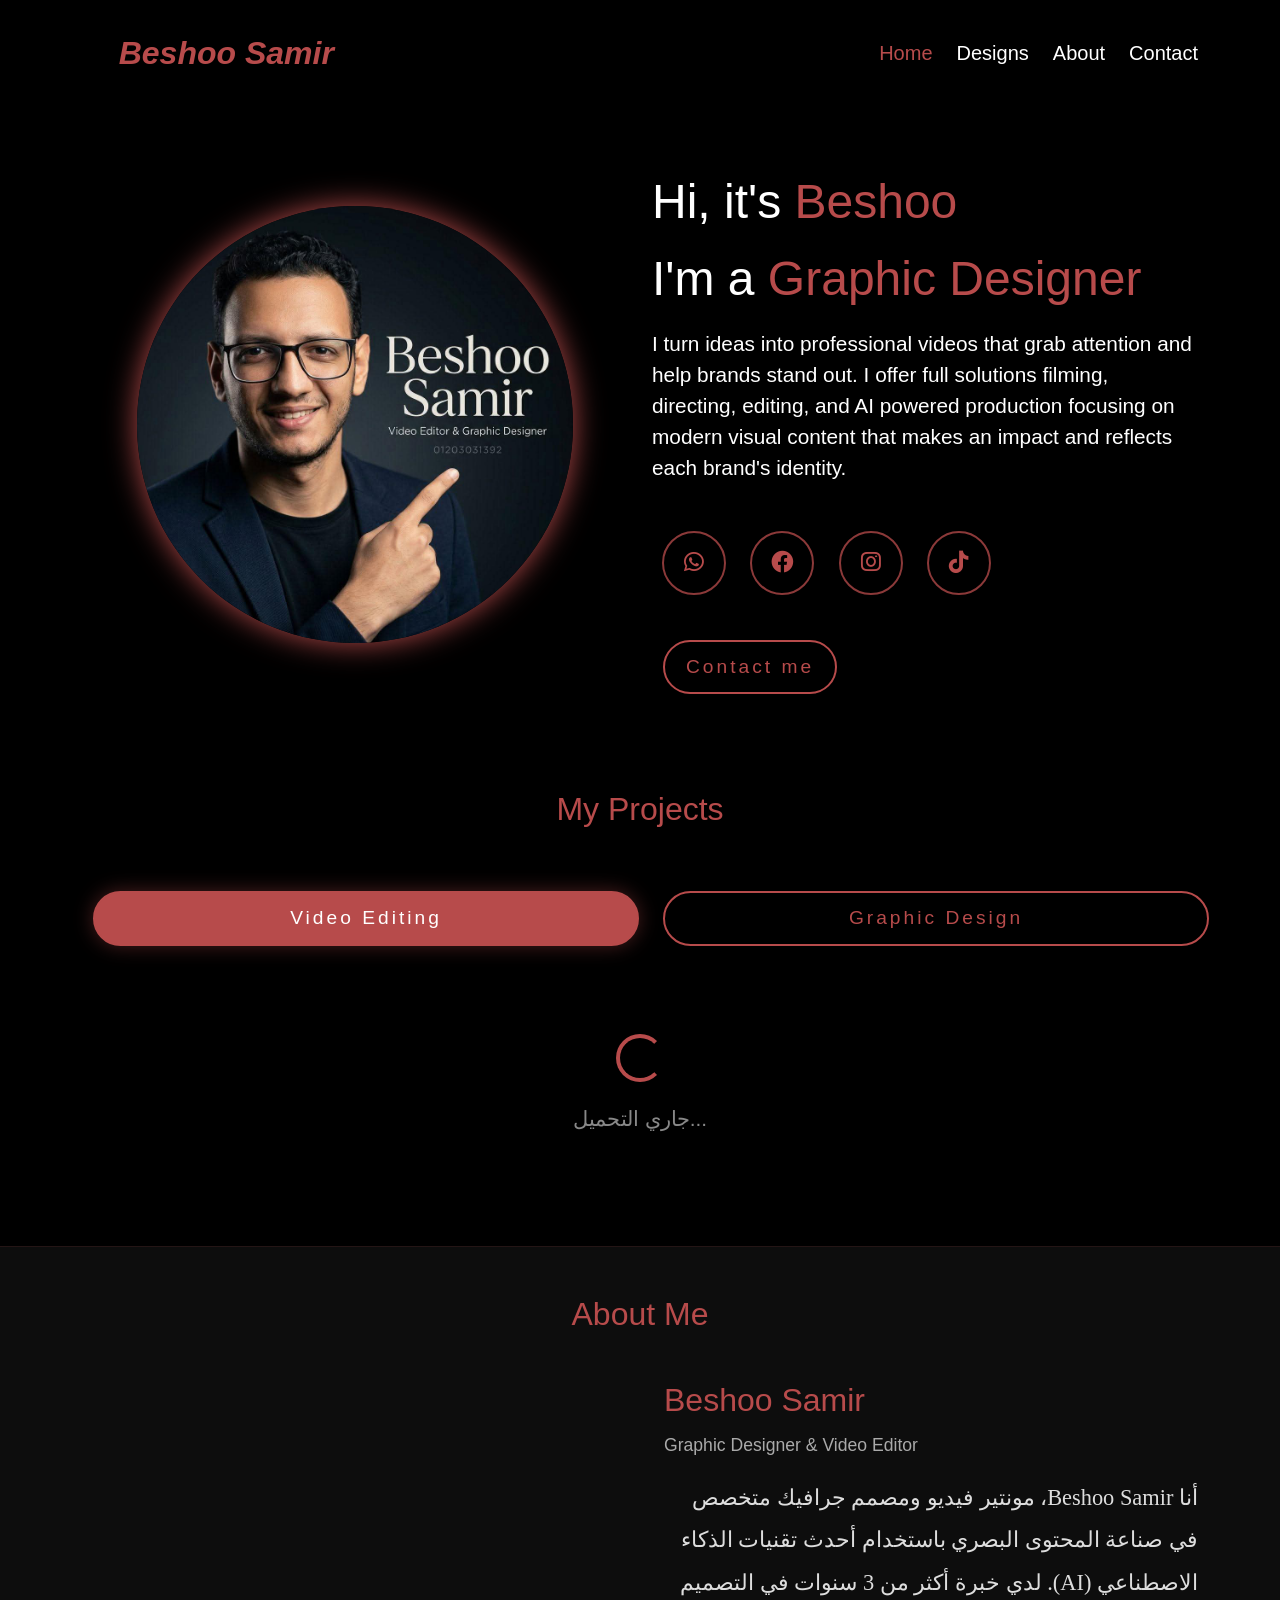
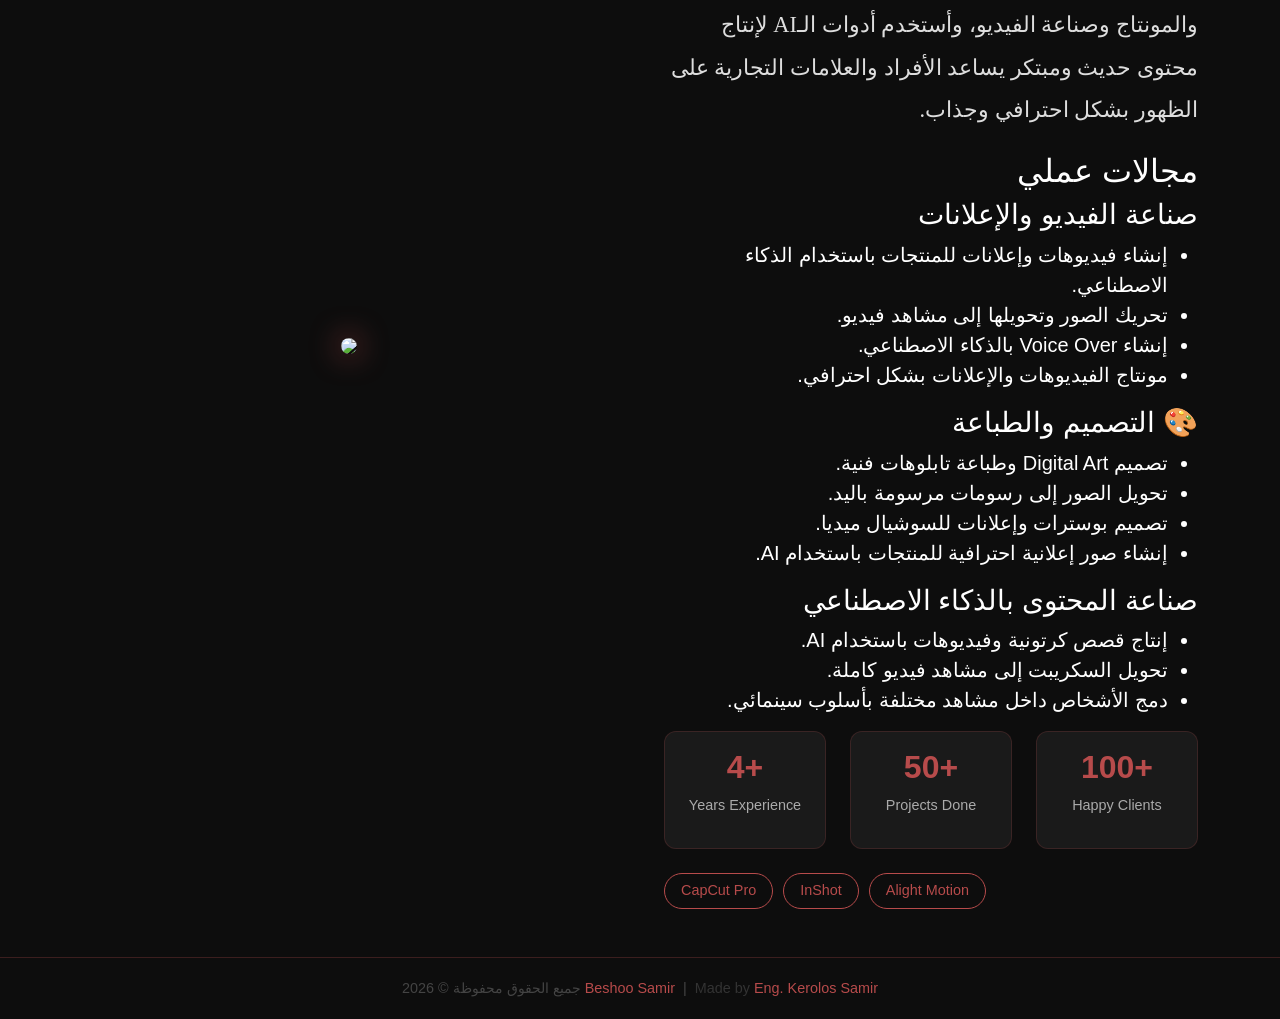
==== index.html @ 05e2b266 "Update and rename index1.html to index.html" ====
<!DOCTYPE html>
<html lang="en">

<head>
    <meta charset="UTF-8">
    <meta name="viewport" content="width=device-width, initial-scale=1.0">
    <title>Portfolio website</title>
    <script src="javaScript/bootstrap.bundle.js"></script>
    <link rel="stylesheet" href="css/bootstrap.css">
    <link rel="stylesheet" href="css/all.css">
    <link rel="stylesheet" href="css/style.css">
    <link rel="shortcut icon" href="image/icon1.png" type="image/x-icon">
    <link rel="preconnect" href="https://fonts.googleapis.com">
    <link rel="preconnect" href="https://fonts.gstatic.com" crossorigin>
    <link href="https://fonts.googleapis.com/css2?family=Coming+Soon&family=Reem+Kufi+Fun:wght@400..700&display=swap" rel="stylesheet">

    
</head>

<body>
    <main class="container-fluid g-0">
        <!-- navbar section -->
        <div class="first">
            <header class="pt-3">
                <nav class="navbar navbar-expand-md navbar-dark col-lg-10 mx-auto mb-3">
                    <div class="container-fluid">
                        <a class="navbar-brand focus_color fs-2 fw-bold fst-italic brand_logo" href="#">Beshoo Samir</a>
                        <button class="navbar-toggler" type="button" data-bs-toggle="collapse"
                            data-bs-target="#navbarNav" aria-controls="navbarNav" aria-expanded="false"
                            aria-label="Toggle navigation">
                            <span class="navbar-toggler-icon"></span>
                        </button>
                        <div class="collapse navbar-collapse offset-md-4 offset-lg-5 offset-xl-6" id="navbarNav">
                            <ul class="navbar-nav">
                                <li class="nav-item">
                                    <a class="nav-link focus_color active fs-5 navbar-item text-center me-2" aria-current="page" href="#home-page">Home</a>
                                </li>
                                <li class="nav-item">
                                    <a class="nav-link active fs-5 navbar-item text-center me-2" href="#Designs">Designs</a>
                                </li>
                                <li class="nav-item">
                                    <a class="nav-link active fs-5 navbar-item text-center me-2" href="#about">About</a>
                                </li>
                                <li class="nav-item">
                                    <a class="nav-link active fs-5 navbar-item text-center me-2" href="#home-page">Contact</a>
                                </li>
                            </ul>
                        </div>
                    </div>
                </nav>
            </header>
        </div>

        <!-- image and details section -->
        <section class="py-5" id="home-page">
            <div class="container">
                <div class="row align-items-center">
                    <div class="col-lg-6 text-center fade-up delay-1">
                        <img src="image/profile_image.jpeg" class="img-fluid rounded-circle"
                            style="width:80%; height:70%; box-shadow: 0px 0px 30px #b74b4b;">
                    </div>
                    <div class="col-lg-6 home-content fade-up delay-2">
                        <h1>Hi, it's <span>Beshoo</span></h1>
                        <h3 class="typing-text">I'm a <span></span></h3>
                        <p>I turn ideas into professional videos that grab attention and help brands stand out. I offer
                            full solutions filming, directing, editing, and AI powered production focusing on modern
                            visual content that makes an impact and reflects each brand's identity.</p>
                        <div class="home-icons">
                            <a href="https://wa.me/message/MWVGAXTUXSOGP1"><i class="fa-brands fa-whatsapp"></i></a>
                            <a href="https://www.facebook.com/share/173vz5Bb4H/"><i class="fa-brands fa-facebook"></i></a>
                            <a href="https://www.instagram.com/beshoosamir2?igsh=anZmdTN1anlwOXFx"><i class="fa-brands fa-instagram"></i></a>
                            <a href="https://www.tiktok.com/@beshoo.samir?_r=1&_t=ZS-94Wpgg7Gf36"><i class="fa-brands fa-tiktok"></i></a>
                        </div>
                        <a href="https://wa.me/message/MWVGAXTUXSOGP1" class="btn">Contact me</a>
                    </div>
                </div>
            </div>
        </section>

        <!-- projects -->
        <section id="Designs" class="py-5">
            <div class="container">
                <h2 class="text-center mb-5 fade-up" style="color: #b74b4b;">My Projects</h2>
                <div class="row mb-4 text-center fade-up delay-1">
                    <div class="col-md-6 mb-3">
                        <button class="btn w-100 category-btn active-cat" data-target="video"
                            onclick="showCategory('video', this)">Video Editing</button>
                    </div>
                    <div class="col-md-6 mb-3">
                        <button class="btn w-100 category-btn" data-target="graphic"
                            onclick="showCategory('graphic', this)">Graphic Design</button>
                    </div>
                </div>
                <div id="loadingState" class="text-center py-5">
                    <div class="spinner-border" style="color:#b74b4b; width:3rem; height:3rem;" role="status"></div>
                    <p class="mt-3" style="color:#888;">جاري التحميل...</p>
                </div>
                <div id="projectsContainer" style="display:none;"></div>
            </div>
        </section>

        <!-- about -->
        <section id="about" class="py-5">
            <div class="container">
                <h2 class="text-center mb-5 fade-up" style="color: #b74b4b;">About Me</h2>
                <div class="row align-items-center g-5">
                    <div class="col-lg-6 text-center fade-up delay-1">
                        <img src="image/1773101440747-019cd514-26d7-753a-8432-1c24b1a6573e (1).png" class="img-fluid about-img"
                            style="width:80%; border-radius: 20px; box-shadow: 0px 0px 30px #b74b4b;">
                    </div>
                    <div class="col-lg-6 fade-up delay-2">
                        <h3 style="color:#b74b4b; font-size:2rem; margin-bottom:16px;">Beshoo Samir</h3>
                        <h5 style="color:#aaa; margin-bottom:20px; font-size:1.1rem;">Graphic Designer & Video Editor</h5>
                        <p style="font-size:1.4rem; line-height:1.9; color:#ddd; margin-bottom:20px; direction: rtl;" class="arabic">
                            أنا Beshoo Samir، مونتير فيديو ومصمم جرافيك متخصص في صناعة المحتوى البصري باستخدام أحدث
                            تقنيات الذكاء الاصطناعي (AI). لدي خبرة أكثر من 3 سنوات في التصميم والمونتاج وصناعة الفيديو،
                            وأستخدم أدوات الـAI لإنتاج محتوى حديث ومبتكر يساعد الأفراد والعلامات التجارية على الظهور
                            بشكل احترافي وجذاب.
                        </p>
                        <h2 style="direction: rtl;"> مجالات عملي</h2>
                        <h3 style="direction: rtl;"> صناعة الفيديو والإعلانات</h3>
                        <ul style="direction: rtl; font-size: 20px;margin-right: 30px;">
                            <li>إنشاء فيديوهات وإعلانات للمنتجات باستخدام الذكاء الاصطناعي.</li>
                            <li>تحريك الصور وتحويلها إلى مشاهد فيديو.</li>
                            <li>إنشاء Voice Over بالذكاء الاصطناعي.</li>
                            <li>مونتاج الفيديوهات والإعلانات بشكل احترافي.</li>
                        </ul>
                        <h3 style="direction: rtl;">🎨 التصميم والطباعة</h3>
                        <ul style="direction: rtl; font-size: 20px;margin-right: 30px;">
                            <li>تصميم Digital Art وطباعة تابلوهات فنية.</li>
                            <li>تحويل الصور إلى رسومات مرسومة باليد.</li>
                            <li>تصميم بوسترات وإعلانات للسوشيال ميديا.</li>
                            <li>إنشاء صور إعلانية احترافية للمنتجات باستخدام AI.</li>
                        </ul>
                        <h3 style="direction: rtl;"> صناعة المحتوى بالذكاء الاصطناعي</h3>
                        <ul style="direction: rtl; font-size: 20px;margin-right: 30px;">
                            <li>إنتاج قصص كرتونية وفيديوهات باستخدام AI.</li>
                            <li>تحويل السكريبت إلى مشاهد فيديو كاملة.</li>
                            <li>دمج الأشخاص داخل مشاهد مختلفة بأسلوب سينمائي.</li>
                        </ul>

                        <!-- Stats -->
                        <div class="row text-center mb-4 fade-up delay-3">
                            <div class="col-4">
                                <div class="about-stat">
                                    <h3 style="color:#b74b4b; font-size:2rem; font-weight:bold;">4+</h3>
                                    <p style="color:#aaa; font-size:0.9rem;">Years Experience</p>
                                </div>
                            </div>
                            <div class="col-4">
                                <div class="about-stat">
                                    <h3 style="color:#b74b4b; font-size:2rem; font-weight:bold;">50+</h3>
                                    <p style="color:#aaa; font-size:0.9rem;">Projects Done</p>
                                </div>
                            </div>
                            <div class="col-4">
                                <div class="about-stat">
                                    <h3 style="color:#b74b4b; font-size:2rem; font-weight:bold;">100+</h3>
                                    <p style="color:#aaa; font-size:0.9rem;">Happy Clients</p>
                                </div>
                            </div>
                        </div>

                        <!-- Skills -->
                        <div class="about-skills fade-up delay-4">
                            <span class="skill-tag">CapCut Pro</span>
                            <span class="skill-tag">InShot</span>
                            <span class="skill-tag">Alight Motion</span>
                        </div>
                    </div>
                </div>
            </div>
        </section>

        <footer class="row" style="background: #0d0d0d; border-top: 1px solid #b74b4b44; padding: 20px 0; text-align:center;">
            <div class="container">
                <p style="color:#444; font-size:0.9rem; margin:0;">
                    جميع الحقوق محفوظة &copy; 2026 <span style="color:#b74b4b;">Beshoo Samir</span>
                    &nbsp;|&nbsp; <span style="color:#333;">Made by <span style="color: #b74b4b;">Eng. Kerolos Samir</span></span>
                </p>
            </div>
        </footer>

    </main>

    <script src="javaScript/script.js"></script>


    <script type="module">
        import { initializeApp } from "https://www.gstatic.com/firebasejs/10.12.0/firebase-app.js";
        import { getFirestore, collection, getDocs, query, orderBy, doc, getDoc } from "https://www.gstatic.com/firebasejs/10.12.0/firebase-firestore.js";

        const firebaseConfig = {
            apiKey: "AIzaSyDj-zO2D5FpkmlWAJwo1MpeHfOmvSu66pY",
            authDomain: "beshoo-portfolio.firebaseapp.com",
            projectId: "beshoo-portfolio",
            storageBucket: "beshoo-portfolio.firebasestorage.app",
            messagingSenderId: "1675071722",
            appId: "1:1675071722:web:048ca19b3115fade804793"
        };

        const app = initializeApp(firebaseConfig);
        const db = getFirestore(app);

        let allProjects = [];
        let currentCategory = 'video';

        let subCategoryOrder = {
            video: ["Reels & Social Media Ads", "Product Ads", "Kids Animation"],
            graphic: ["ديجتال ارت", "دمج الاشخاص", "بوسترات مدرسين ودكاترة", "تحويل الصورة لرسمة", "رسم ديجتال", "برواز رسم"]
        };

        const subCategoryTitles = {
            "Reels & Social Media Ads": "Reels & Social Media Ads<br>ريلز واعلانات",
            "Product Ads": "Product Ads<br>تحويل المنتج لفيديو اعلانى",
            "Kids Animation": "Kids Animation<br>تحويل فكرتك لقصة كرتونية"
        };

        async function loadProjects() {
            try {
                const settingsSnap = await getDoc(doc(db, 'settings', 'subcategories'));
                if (settingsSnap.exists()) subCategoryOrder = settingsSnap.data();
                const q = query(collection(db, 'projects'), orderBy('order', 'asc'));
                const snapshot = await getDocs(q);
                allProjects = snapshot.docs.map(d => ({ id: d.id, ...d.data() }));
                document.getElementById('loadingState').style.display = 'none';
                document.getElementById('projectsContainer').style.display = 'block';
                renderProjects(currentCategory);
            } catch (e) {
                document.getElementById('loadingState').innerHTML =
                    '<p style="color:#888;">مفيش أعمال لسه، ابدأ الرفع من لوحة التحكم 🎨</p>';
            }
        }

        function renderProjects(category) {
            const container = document.getElementById('projectsContainer');
            const filtered = allProjects.filter(p => p.mainCategory === category);
            if (filtered.length === 0) {
                container.innerHTML = '<p class="text-center py-5" style="color:#888;">مفيش أعمال هنا لسه 📂</p>';
                return;
            }
            const groups = {};
            filtered.forEach(item => {
                if (!groups[item.subCategory]) groups[item.subCategory] = [];
                groups[item.subCategory].push(item);
            });
            const orderedKeys = subCategoryOrder[category].filter(k => groups[k]);
            const isVideo = category === 'video';
            const aspectRatio = isVideo ? '9/16' : '1/1';
            let html = '';
            for (const subCat of orderedKeys) {
                const items = groups[subCat];
                html += `<h4 class="fs-1 ms-2 text-center my-4 fade-up">${subCategoryTitles[subCat] || subCat}</h4>`;
                html += `<div class="row mb-4 g-3">`;
                items.forEach((item, i) => {
                    const delay = (i % 4) + 1;
                    html += `
                        <div class="col-6 col-md-4 col-lg-3 fade-up delay-${delay}">
                            <div style="background-color:white; border: solid 3.5px #b74b4b; border-radius: 15px; overflow: hidden; aspect-ratio: ${aspectRatio}; cursor:pointer; transition: transform 0.2s ease, box-shadow 0.2s ease;"
                                onmouseover="this.style.transform='scale(1.03)'; this.style.boxShadow='0 6px 20px rgba(183,75,75,0.4)'"
                                onmouseout="this.style.transform='scale(1)'; this.style.boxShadow='none'">
                                ${item.type === 'video'
                                    ? `<video src="${item.url}" ${item.poster ? `poster="${item.poster}"` : ''} controls style="width:100%; height:100%; display:block; object-fit:contain;"></video>`
                                    : `<img src="${item.url}" style="width:100%; height:100%; object-fit:contain; display:block;">`
                                }
                            </div>
                        </div>`;
                });
                html += `</div>`;
            }
            container.innerHTML = html;

            // شغّل الـ observer على العناصر الجديدة
            document.querySelectorAll('.fade-up:not(.visible)').forEach(el => observer.observe(el));
        }

        window.showCategory = function(category, btn) {
            currentCategory = category;
            document.querySelectorAll('.category-btn').forEach(b => b.classList.remove('active-cat'));
            btn.classList.add('active-cat');
            renderProjects(category);
        };

        loadProjects();
    </script>
</body>

</html>
---- css/style.css ----
body::-webkit-scrollbar {
    display: none;
}

body,
html {
    width: 100%;
    overflow-x: hidden;
}

:root {
    scroll-behavior: smooth;
}

* {
    margin: 0;
    padding: 0;
    box-sizing: border-box;
}

/* .brand_logo {
    background-image: url(../image/bg2.jpg) !important;
    background-clip: text !important;
    -webkit-background-clip: text !important;
    color: transparent;
    background-size: 200% 200%;
    background-position: right bottom;
    pointer-events: none;
    animation: moveBackground 3s linear infinite;
} */

/* @keyframes moveBackground {
    0% {
        background-position: 0% 0%;
    }
    50% {
        background-position: 100% 100%;
    }
    100% {
        background-position: 0% 0%;
    }
} */
body {
    font-family: Arial, Helvetica, sans-serif;
    background-color: black;
    color: white;
    width: 100%;
    overflow: hidden;
    border: none;
    outline: none;
}

.focus_color {
    color: #b74b4b !important;
}

.nav-item a:hover {
    transform: scale(1.1);
}

.navbar-item {
    position: relative;
    transition: 0.5s;
}

.navbar-item::after {
    content: '';
    position: absolute;
    left: 50%;
    bottom: 0;
    width: 0%;
    transform: translateX(-50%);
    height: 2px;
    background-color: #b74b4b;
    transition: 0.5s;
}

.navbar-item:hover::after {
    width: 90%;
}



.home-content h1 {
    font-size: 3rem;
    line-height: 2;
}

span {
    color: #b74b4b;

}

.home-content h3 {
    font-size: 3rem;
    margin-bottom: 20px;
    margin-top: -8px;
}

.home-img {
    border-radius: 50%;
}

.home-img img {
    position: relative;
    border-radius: 50%;
    width: 32vw;
}

p {
    font-size: 1.3rem;
    line-height: 1.5;
}

.home-icons a {
    display: inline-flex;
    width: 4rem;
    height: 4rem;
    justify-content: center;
    align-items: center;
    border-radius: 50%;
    border: 2px solid #b74b4bc2;
    margin: 31px 10px;
    text-decoration: none;
    background-color: transparent;
    font-size: 1.4rem;
    transition: 0.5s ease;
    color: #b74b4b;
}

.home-icons a:hover {
    transform: scale(1.2);
    background-color: #b74b4b;
    color: black;
    box-shadow: 0 0 20px red;
}

.btn {
    display: inline-block;
    text-decoration: none;
    color: #b74b4b;
    font-size: 1.2rem;
    letter-spacing: 3px;
    font-weight: 500;
    border-radius: 30px;
    border: 2px solid #b74b4b;
    padding: 11px 21px;
    transition: 0.5s ease;
    margin-top: 14px;
    margin-left: 11px;
}

.btn:hover {
    transform: scale(1.02);
    background-color: #b74b4b;
    color: black;
    box-shadow: 0 0 20px red;
}

.typing-text span {
    position: relative;
}

.typing-text span::before {
    content: "Graphic Designer";
    animation: words 6s infinite;
}

@keyframes words {

    0%,
    50% {
        content: "Graphic Designer";
    }

    51%,
    100% {
        content: "video Editing";
    }
}

.typing-text span::after {
    content: "";
    width: 3px;
    height: 1em;
    position: absolute;
    bottom: 0;
    right: -14px;
    background-color: black;
    animation: cursor 0.8s infinite;
}

@keyframes cursor {
    to {
        background-color: #b74b4b;
    }
}

.category-btn.active-cat {
    background-color: #b74b4b !important;
    color: white !important;
    box-shadow: 0 0 20px rgba(183, 75, 75, 0.4);
}

/* About Section */
#about {
    background: #0d0d0d;
    border-top: 1px solid #b74b4b22;
}

.about-stat {
    padding: 16px;
    border: 1px solid #b74b4b33;
    border-radius: 12px;
    background: #1a1a1a;
    transition: 0.3s;
}

.about-stat:hover {
    border-color: #b74b4b;
    box-shadow: 0 0 20px rgba(183, 75, 75, 0.2);
}

.about-skills {
    display: flex;
    flex-wrap: wrap;
    gap: 10px;
}

.skill-tag {
    padding: 6px 16px;
    border: 1px solid #b74b4b;
    border-radius: 20px;
    color: #b74b4b;
    font-size: 0.9rem;
    transition: 0.3s;
}

.skill-tag:hover {
    background: #b74b4b;
    color: white;
}

@media (max-width: 768px) {
    #about .col-lg-6:first-child {
        margin-bottom: 30px;
    }
}

footer {
    padding-block: 10px;
}
.arabic{
    font-family: "Coming Soon", cursive;
  font-weight: 400;
  font-style: normal;
}

.fade-up {
            opacity: 0;
            transform: translateY(50px);
            transition: opacity 0.5s ease, transform 0.5s ease;
        }
        .fade-up.visible {
            opacity: 1;
            transform: translateY(0);
        }
        /* delay classes */
        .delay-1 { transition-delay: 0.1s; }
        .delay-2 { transition-delay: 0.2s; }
        .delay-3 { transition-delay: 0.3s; }
        .delay-4 { transition-delay: 0.4s; }
        .delay-5 { transition-delay: 0.5s; }

        /* ===== ABOUT & SKILLS ===== */
        .category-btn.active-cat {
            background-color: #b74b4b !important;
            color: white !important;
            box-shadow: 0 0 20px rgba(183,75,75,0.4);
        }
        #about { background: #0d0d0d; border-top: 1px solid #b74b4b22; }
        .about-stat { padding: 16px; border: 1px solid #b74b4b33; border-radius: 12px; background: #1a1a1a; transition: 0.3s; }
        .about-stat:hover { border-color: #b74b4b; box-shadow: 0 0 20px rgba(183,75,75,0.2); }
        .about-skills { display: flex; flex-wrap: wrap; gap: 10px; }
        .skill-tag { padding: 6px 16px; border: 1px solid #b74b4b; border-radius: 20px; color: #b74b4b; font-size: 0.9rem; transition: 0.3s; }
        .skill-tag:hover { background: #b74b4b; color: white; }
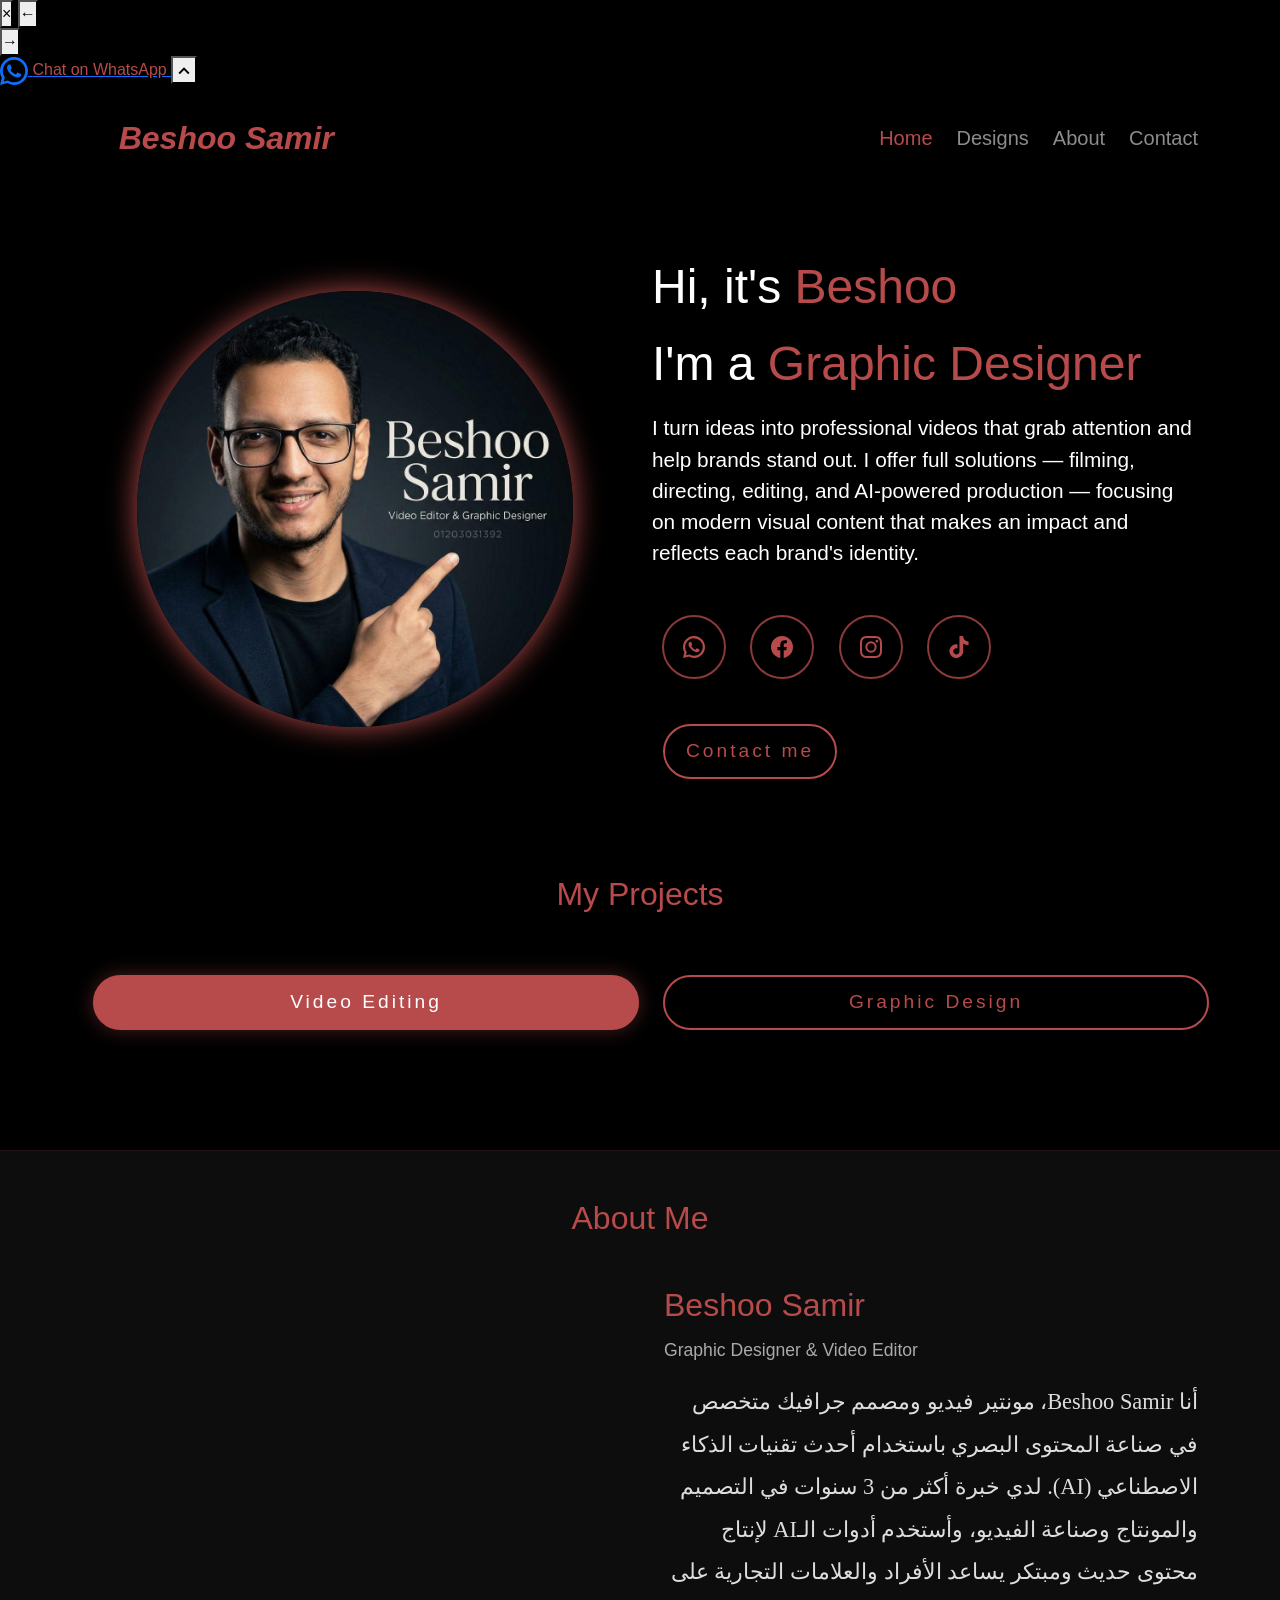
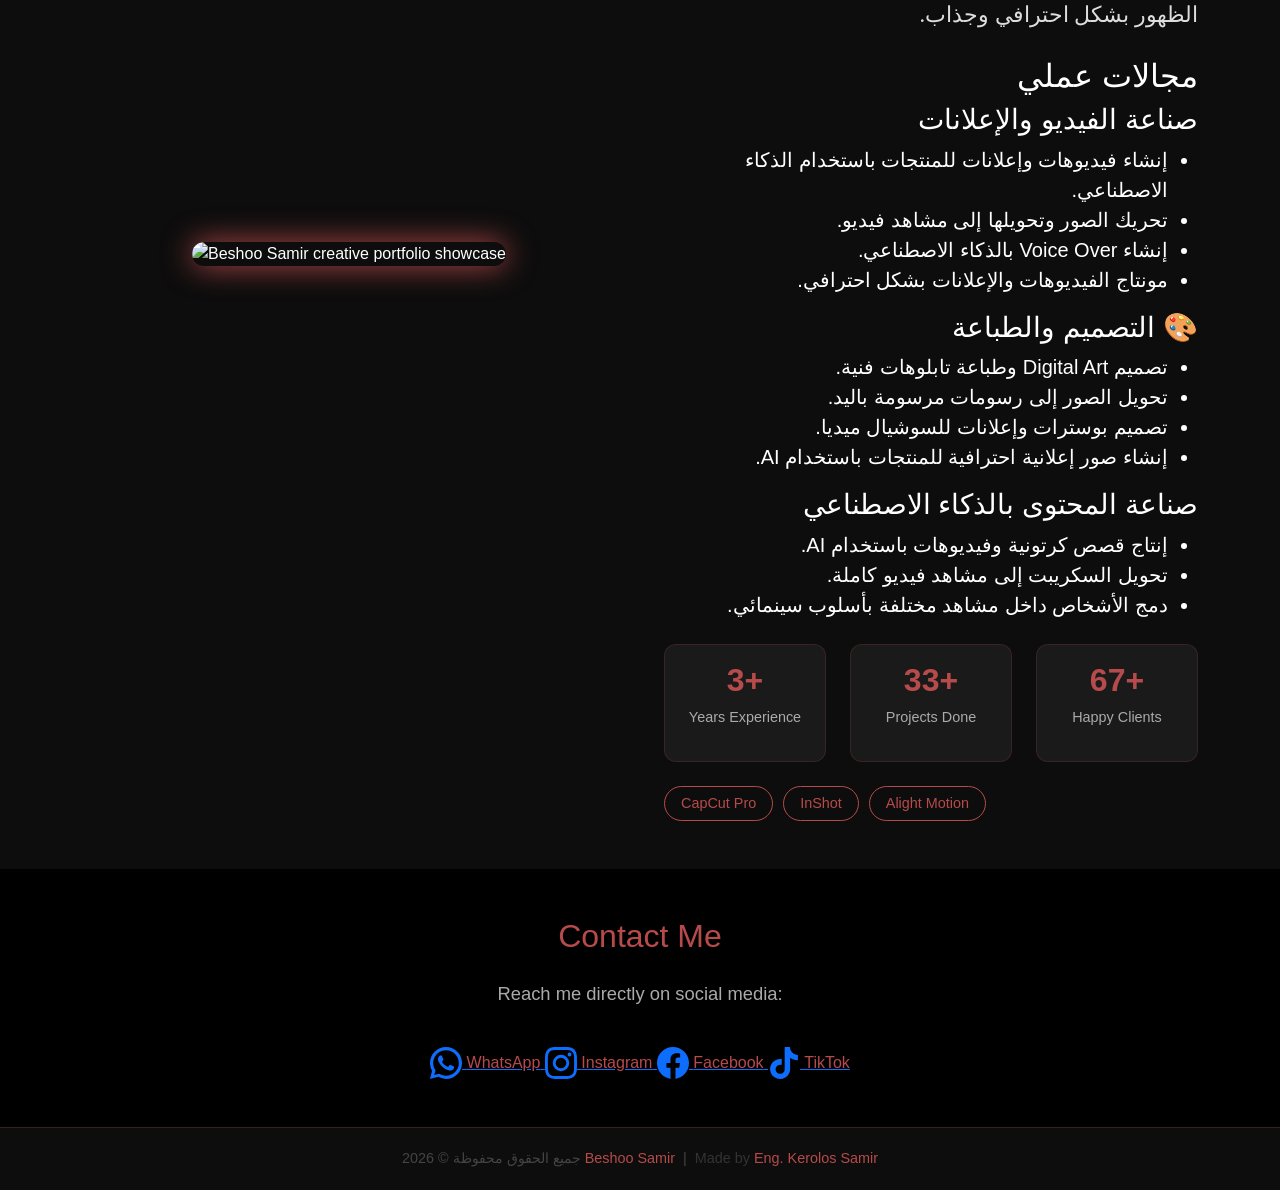
==== commit a411cde0: "Update index.html" ====
--- a/index.html
+++ b/index.html
@@ -4,23 +4,94 @@
 <head>
     <meta charset="UTF-8">
     <meta name="viewport" content="width=device-width, initial-scale=1.0">
-    <title>Portfolio website</title>
-    <script src="javaScript/bootstrap.bundle.js"></script>
+
+    <!-- SEO -->
+    <title>Beshoo Samir | Video Editor &amp; Graphic Designer</title>
+    <meta name="description" content="Beshoo Samir - Professional Video Editor, Graphic Designer &amp; AI Content Creator with 4+ years of experience. 50+ projects done, 100+ happy clients. Based in Egypt.">
+
+    <!-- Open Graph -->
+    <meta property="og:title" content="Beshoo Samir | Video Editor &amp; Graphic Designer">
+    <meta property="og:description" content="Professional Video Editor, Graphic Designer &amp; AI Content Creator. 50+ Projects, 100+ Happy Clients.">
+    <meta property="og:image" content="image/profile_image.jpeg">
+    <meta property="og:type" content="website">
+
+    <!-- Favicon -->
+    <link rel="shortcut icon" href="image/icon1.png" type="image/x-icon">
+
+    <!-- FEATURE 8: PWA Manifest -->
+    <link rel="manifest" href="manifest.json">
+    <meta name="theme-color" content="#0a0a0a">
+
+    <!-- Stylesheets -->
     <link rel="stylesheet" href="css/bootstrap.css">
-    <link rel="stylesheet" href="css/all.css">
     <link rel="stylesheet" href="css/style.css">
-    <link rel="shortcut icon" href="image/icon1.png" type="image/x-icon">
+
+    <!-- Google Fonts -->
     <link rel="preconnect" href="https://fonts.googleapis.com">
     <link rel="preconnect" href="https://fonts.gstatic.com" crossorigin>
     <link href="https://fonts.googleapis.com/css2?family=Coming+Soon&family=Reem+Kufi+Fun:wght@400..700&display=swap" rel="stylesheet">
 
-    
+    <!-- Bootstrap JS -->
+    <script src="javaScript/bootstrap.bundle.js" defer></script>
+
+    <!-- JSON-LD Structured Data -->
+    <script type="application/ld+json">
+    {
+      "@context": "https://schema.org",
+      "@type": "Person",
+      "name": "Beshoo Samir",
+      "jobTitle": "Video Editor & Graphic Designer",
+      "description": "Professional Video Editor, Graphic Designer and AI Content Creator with 4+ years of experience.",
+      "knowsAbout": ["Video Editing", "Graphic Design", "AI Content Creation", "Motion Graphics"],
+      "sameAs": [
+        "https://www.instagram.com/beshoosamir2",
+        "https://www.facebook.com/share/173vz5Bb4H/",
+        "https://www.tiktok.com/@beshoo.samir"
+      ]
+    }
+    </script>
 </head>
 
 <body>
+
+    <!-- FEATURE 10: Scroll Progress Bar -->
+    <div id="scroll-progress" role="progressbar" aria-label="Page scroll progress"></div>
+
+    <!-- Toast Container -->
+    <div id="toast-container" aria-live="polite"></div>
+
+    <!-- FEATURE 1: Fullscreen Lightbox Modal -->
+    <div id="lightbox-overlay" role="dialog" aria-modal="true" aria-label="Media viewer">
+        <button id="lb-close" aria-label="Close lightbox">&times;</button>
+        <button id="lb-prev" class="lb-nav-btn" aria-label="Previous item">&#8592;</button>
+        <div id="lightbox-inner"></div>
+        <button id="lb-next" class="lb-nav-btn" aria-label="Next item">&#8594;</button>
+        <div id="lb-counter"></div>
+    </div>
+
+    <!-- Floating WhatsApp FAB (draggable) -->
+    <a href="https://wa.me/message/MWVGAXTUXSOGP1"
+       id="whatsapp-fab"
+       class="whatsapp-fab"
+       aria-label="Chat on WhatsApp"
+       target="_blank"
+       rel="noopener noreferrer">
+        <svg xmlns="http://www.w3.org/2000/svg" viewBox="0 0 24 24" fill="currentColor" width="28" height="28" aria-hidden="true">
+            <path d="M17.472 14.382c-.297-.149-1.758-.867-2.03-.967-.273-.099-.471-.148-.67.15-.197.297-.767.966-.94 1.164-.173.199-.347.223-.644.075-.297-.15-1.255-.463-2.39-1.475-.883-.788-1.48-1.761-1.653-2.059-.173-.297-.018-.458.13-.606.134-.133.298-.347.446-.52.149-.174.198-.298.298-.497.099-.198.05-.371-.025-.52-.075-.149-.669-1.612-.916-2.207-.242-.579-.487-.5-.669-.51-.173-.008-.371-.01-.57-.01-.198 0-.52.074-.792.372-.272.297-1.04 1.016-1.04 2.479 0 1.462 1.065 2.875 1.213 3.074.149.198 2.096 3.2 5.077 4.487.709.306 1.262.489 1.694.625.712.227 1.36.195 1.871.118.571-.085 1.758-.719 2.006-1.413.248-.694.248-1.289.173-1.413-.074-.124-.272-.198-.57-.347z"/>
+            <path d="M12 0C5.373 0 0 5.373 0 12c0 2.126.559 4.126 1.534 5.856L0 24l6.335-1.652A11.954 11.954 0 0012 24c6.627 0 12-5.373 12-12S18.627 0 12 0zm0 21.6a9.6 9.6 0 01-4.854-1.314l-.348-.207-3.61.941.963-3.498-.227-.36A9.6 9.6 0 0112 2.4 9.6 9.6 0 0121.6 12 9.6 9.6 0 0112 21.6z"/>
+        </svg>
+        <span class="fab-tooltip">Chat on WhatsApp</span>
+    </a>
+
+    <!-- FEATURE 5: Back-to-Top Button -->
+    <button id="back-to-top" aria-label="Back to top">
+        <svg xmlns="http://www.w3.org/2000/svg" viewBox="0 0 24 24" fill="currentColor" width="22" height="22" aria-hidden="true"><path d="M7.41 15.41L12 10.83l4.59 4.58L18 14l-6-6-6 6z"/></svg>
+    </button>
+
     <main class="container-fluid g-0">
-        <!-- navbar section -->
-        <div class="first">
+
+        <!-- Navbar -->
+        <div class="first" id="navbar-wrap">
             <header class="pt-3">
                 <nav class="navbar navbar-expand-md navbar-dark col-lg-10 mx-auto mb-3">
                     <div class="container-fluid">
@@ -33,16 +104,16 @@
                         <div class="collapse navbar-collapse offset-md-4 offset-lg-5 offset-xl-6" id="navbarNav">
                             <ul class="navbar-nav">
                                 <li class="nav-item">
-                                    <a class="nav-link focus_color active fs-5 navbar-item text-center me-2" aria-current="page" href="#home-page">Home</a>
+                                    <a class="nav-link focus_color fs-5 navbar-item text-center me-2" aria-current="page" href="#home-page" data-section="home-page">Home</a>
                                 </li>
                                 <li class="nav-item">
-                                    <a class="nav-link active fs-5 navbar-item text-center me-2" href="#Designs">Designs</a>
+                                    <a class="nav-link fs-5 navbar-item text-center me-2" href="#Designs" data-section="Designs">Designs</a>
                                 </li>
                                 <li class="nav-item">
-                                    <a class="nav-link active fs-5 navbar-item text-center me-2" href="#about">About</a>
+                                    <a class="nav-link fs-5 navbar-item text-center me-2" href="#about" data-section="about">About</a>
                                 </li>
                                 <li class="nav-item">
-                                    <a class="nav-link active fs-5 navbar-item text-center me-2" href="#home-page">Contact</a>
+                                    <a class="nav-link fs-5 navbar-item text-center me-2" href="#contact" data-section="contact">Contact</a>
                                 </li>
                             </ul>
                         </div>
@@ -51,66 +122,107 @@
             </header>
         </div>
 
-        <!-- image and details section -->
+        <!-- Hero Section -->
         <section class="py-5" id="home-page">
+            <!-- FEATURE 12: Hero Animated Orbs -->
+            <div class="hero-orbs" aria-hidden="true">
+                <div class="hero-orb"></div>
+                <div class="hero-orb"></div>
+                <div class="hero-orb"></div>
+            </div>
             <div class="container">
                 <div class="row align-items-center">
                     <div class="col-lg-6 text-center fade-up delay-1">
-                        <img src="image/profile_image.jpeg" class="img-fluid rounded-circle"
-                            style="width:80%; height:70%; box-shadow: 0px 0px 30px #b74b4b;">
+                        <img src="image/profile_image.jpeg"
+                             alt="Beshoo Samir – Video Editor &amp; Graphic Designer"
+                             class="img-fluid rounded-circle"
+                             style="width:80%; height:70%; box-shadow: 0px 0px 30px #b74b4b;">
                     </div>
                     <div class="col-lg-6 home-content fade-up delay-2">
                         <h1>Hi, it's <span>Beshoo</span></h1>
                         <h3 class="typing-text">I'm a <span></span></h3>
                         <p>I turn ideas into professional videos that grab attention and help brands stand out. I offer
-                            full solutions filming, directing, editing, and AI powered production focusing on modern
+                            full solutions — filming, directing, editing, and AI‑powered production — focusing on modern
                             visual content that makes an impact and reflects each brand's identity.</p>
                         <div class="home-icons">
-                            <a href="https://wa.me/message/MWVGAXTUXSOGP1"><i class="fa-brands fa-whatsapp"></i></a>
-                            <a href="https://www.facebook.com/share/173vz5Bb4H/"><i class="fa-brands fa-facebook"></i></a>
-                            <a href="https://www.instagram.com/beshoosamir2?igsh=anZmdTN1anlwOXFx"><i class="fa-brands fa-instagram"></i></a>
-                            <a href="https://www.tiktok.com/@beshoo.samir?_r=1&_t=ZS-94Wpgg7Gf36"><i class="fa-brands fa-tiktok"></i></a>
+                            <!-- WhatsApp -->
+                            <a href="https://wa.me/message/MWVGAXTUXSOGP1" aria-label="Chat on WhatsApp" target="_blank" rel="noopener noreferrer">
+                                <svg xmlns="http://www.w3.org/2000/svg" viewBox="0 0 24 24" fill="currentColor" width="22" height="22" aria-hidden="true">
+                                    <path d="M17.472 14.382c-.297-.149-1.758-.867-2.03-.967-.273-.099-.471-.148-.67.15-.197.297-.767.966-.94 1.164-.173.199-.347.223-.644.075-.297-.15-1.255-.463-2.39-1.475-.883-.788-1.48-1.761-1.653-2.059-.173-.297-.018-.458.13-.606.134-.133.298-.347.446-.52.149-.174.198-.298.298-.497.099-.198.05-.371-.025-.52-.075-.149-.669-1.612-.916-2.207-.242-.579-.487-.5-.669-.51-.173-.008-.371-.01-.57-.01-.198 0-.52.074-.792.372-.272.297-1.04 1.016-1.04 2.479 0 1.462 1.065 2.875 1.213 3.074.149.198 2.096 3.2 5.077 4.487.709.306 1.262.489 1.694.625.712.227 1.36.195 1.871.118.571-.085 1.758-.719 2.006-1.413.248-.694.248-1.289.173-1.413-.074-.124-.272-.198-.57-.347z"/>
+                                    <path d="M12 0C5.373 0 0 5.373 0 12c0 2.126.559 4.126 1.534 5.856L0 24l6.335-1.652A11.954 11.954 0 0012 24c6.627 0 12-5.373 12-12S18.627 0 12 0zm0 21.6a9.6 9.6 0 01-4.854-1.314l-.348-.207-3.61.941.963-3.498-.227-.36A9.6 9.6 0 0112 2.4 9.6 9.6 0 0121.6 12 9.6 9.6 0 0112 21.6z"/>
+                                </svg>
+                            </a>
+                            <!-- Facebook -->
+                            <a href="https://www.facebook.com/share/173vz5Bb4H/" aria-label="Facebook Page" target="_blank" rel="noopener noreferrer">
+                                <svg xmlns="http://www.w3.org/2000/svg" viewBox="0 0 24 24" fill="currentColor" width="22" height="22" aria-hidden="true">
+                                    <path d="M24 12.073c0-6.627-5.373-12-12-12s-12 5.373-12 12c0 5.99 4.388 10.954 10.125 11.854v-8.385H7.078v-3.47h3.047V9.43c0-3.007 1.792-4.669 4.533-4.669 1.312 0 2.686.235 2.686.235v2.953H15.83c-1.491 0-1.956.925-1.956 1.874v2.25h3.328l-.532 3.47h-2.796v8.385C19.612 23.027 24 18.062 24 12.073z"/>
+                                </svg>
+                            </a>
+                            <!-- Instagram -->
+                            <a href="https://www.instagram.com/beshoosamir2?igsh=anZmdTN1anlwOXFx" aria-label="Instagram Profile" target="_blank" rel="noopener noreferrer">
+                                <svg xmlns="http://www.w3.org/2000/svg" viewBox="0 0 24 24" fill="currentColor" width="22" height="22" aria-hidden="true">
+                                    <path d="M12 2.163c3.204 0 3.584.012 4.85.07 3.252.148 4.771 1.691 4.919 4.919.058 1.265.069 1.645.069 4.849 0 3.205-.012 3.584-.069 4.849-.149 3.225-1.664 4.771-4.919 4.919-1.266.058-1.644.07-4.85.07-3.204 0-3.584-.012-4.849-.07-3.26-.149-4.771-1.699-4.919-4.92-.058-1.265-.07-1.644-.07-4.849 0-3.204.013-3.583.07-4.849.149-3.227 1.664-4.771 4.919-4.919 1.266-.057 1.645-.069 4.849-.069zM12 0C8.741 0 8.333.014 7.053.072 2.695.272.273 2.69.073 7.052.014 8.333 0 8.741 0 12c0 3.259.014 3.668.072 4.948.2 4.358 2.618 6.78 6.98 6.98C8.333 23.986 8.741 24 12 24c3.259 0 3.668-.014 4.948-.072 4.354-.2 6.782-2.618 6.979-6.98.059-1.28.073-1.689.073-4.948 0-3.259-.014-3.667-.072-4.947-.196-4.354-2.617-6.78-6.979-6.98C15.668.014 15.259 0 12 0zm0 5.838a6.162 6.162 0 100 12.324 6.162 6.162 0 000-12.324zM12 16a4 4 0 110-8 4 4 0 010 8zm6.406-11.845a1.44 1.44 0 100 2.881 1.44 1.44 0 000-2.881z"/>
+                                </svg>
+                            </a>
+                            <!-- TikTok -->
+                            <a href="https://www.tiktok.com/@beshoo.samir?_r=1&amp;_t=ZS-94Wpgg7Gf36" aria-label="TikTok Profile" target="_blank" rel="noopener noreferrer">
+                                <svg xmlns="http://www.w3.org/2000/svg" viewBox="0 0 24 24" fill="currentColor" width="22" height="22" aria-hidden="true">
+                                    <path d="M12.525.02c1.31-.02 2.61-.01 3.91-.02.08 1.53.63 3.09 1.75 4.17 1.12 1.11 2.7 1.62 4.24 1.79v4.03c-1.44-.05-2.89-.35-4.2-.97-.57-.26-1.1-.59-1.62-.93-.01 2.92.01 5.84-.02 8.75-.08 1.4-.54 2.79-1.35 3.94-1.31 1.92-3.58 3.17-5.91 3.21-1.43.08-2.86-.31-4.08-1.03-2.02-1.19-3.44-3.37-3.65-5.71-.02-.5-.03-1-.01-1.49.18-1.9 1.12-3.72 2.58-4.96 1.66-1.44 3.98-2.13 6.15-1.72.02 1.48-.04 2.96-.04 4.44-.99-.32-2.15-.23-3.02.37-.63.41-1.11 1.04-1.36 1.75-.21.51-.15 1.07-.14 1.61.24 1.64 1.82 3.02 3.5 2.87 1.12-.01 2.19-.66 2.77-1.61.19-.33.4-.67.41-1.06.1-1.79.06-3.57.07-5.36.01-4.03-.01-8.05.02-12.07z"/>
+                                </svg>
+                            </a>
                         </div>
-                        <a href="https://wa.me/message/MWVGAXTUXSOGP1" class="btn">Contact me</a>
+                        <a href="https://wa.me/message/MWVGAXTUXSOGP1" class="btn" target="_blank" rel="noopener noreferrer">Contact me</a>
                     </div>
                 </div>
             </div>
         </section>
 
-        <!-- projects -->
+        <!-- Projects / Designs -->
         <section id="Designs" class="py-5">
             <div class="container">
                 <h2 class="text-center mb-5 fade-up" style="color: #b74b4b;">My Projects</h2>
                 <div class="row mb-4 text-center fade-up delay-1">
                     <div class="col-md-6 mb-3">
-                        <button class="btn w-100 category-btn active-cat" data-target="video"
+                        <button id="btn-video" class="btn w-100 category-btn active-cat" data-target="video"
                             onclick="showCategory('video', this)">Video Editing</button>
                     </div>
                     <div class="col-md-6 mb-3">
-                        <button class="btn w-100 category-btn" data-target="graphic"
+                        <button id="btn-graphic" class="btn w-100 category-btn" data-target="graphic"
                             onclick="showCategory('graphic', this)">Graphic Design</button>
                     </div>
                 </div>
-                <div id="loadingState" class="text-center py-5">
-                    <div class="spinner-border" style="color:#b74b4b; width:3rem; height:3rem;" role="status"></div>
-                    <p class="mt-3" style="color:#888;">جاري التحميل...</p>
+
+                <!-- FEATURE 7: Subcategory Quick-Jump Pills -->
+                <div id="subcat-pills" role="navigation" aria-label="Jump to subcategory"></div>
+
+                <!-- FEATURE 3: Skeleton Loading Cards -->
+                <div id="loadingState" class="py-3">
+                    <div class="skeleton-grid">
+                        <div class="skeleton-card"></div>
+                        <div class="skeleton-card"></div>
+                        <div class="skeleton-card"></div>
+                        <div class="skeleton-card"></div>
+                    </div>
                 </div>
                 <div id="projectsContainer" style="display:none;"></div>
             </div>
         </section>
 
-        <!-- about -->
+        <!-- About -->
         <section id="about" class="py-5">
             <div class="container">
                 <h2 class="text-center mb-5 fade-up" style="color: #b74b4b;">About Me</h2>
                 <div class="row align-items-center g-5">
                     <div class="col-lg-6 text-center fade-up delay-1">
-                        <img src="image/1773101440747-019cd514-26d7-753a-8432-1c24b1a6573e (1).png" class="img-fluid about-img"
-                            style="width:80%; border-radius: 20px; box-shadow: 0px 0px 30px #b74b4b;">
+                        <img src="image/1773101440747-019cd514-26d7-753a-8432-1c24b1a6573e (1).png"
+                             alt="Beshoo Samir creative portfolio showcase"
+                             class="img-fluid about-img"
+                             loading="lazy"
+                             style="width:80%; border-radius: 20px; box-shadow: 0px 0px 30px #b74b4b;">
                     </div>
                     <div class="col-lg-6 fade-up delay-2">
                         <h3 style="color:#b74b4b; font-size:2rem; margin-bottom:16px;">Beshoo Samir</h3>
-                        <h5 style="color:#aaa; margin-bottom:20px; font-size:1.1rem;">Graphic Designer & Video Editor</h5>
+                        <h5 style="color:#aaa; margin-bottom:20px; font-size:1.1rem;">Graphic Designer &amp; Video Editor</h5>
                         <p style="font-size:1.4rem; line-height:1.9; color:#ddd; margin-bottom:20px; direction: rtl;" class="arabic">
                             أنا Beshoo Samir، مونتير فيديو ومصمم جرافيك متخصص في صناعة المحتوى البصري باستخدام أحدث
                             تقنيات الذكاء الاصطناعي (AI). لدي خبرة أكثر من 3 سنوات في التصميم والمونتاج وصناعة الفيديو،
@@ -119,43 +231,43 @@
                         </p>
                         <h2 style="direction: rtl;"> مجالات عملي</h2>
                         <h3 style="direction: rtl;"> صناعة الفيديو والإعلانات</h3>
-                        <ul style="direction: rtl; font-size: 20px;margin-right: 30px;">
+                        <ul style="direction: rtl; font-size: 20px; margin-right: 30px;">
                             <li>إنشاء فيديوهات وإعلانات للمنتجات باستخدام الذكاء الاصطناعي.</li>
                             <li>تحريك الصور وتحويلها إلى مشاهد فيديو.</li>
                             <li>إنشاء Voice Over بالذكاء الاصطناعي.</li>
                             <li>مونتاج الفيديوهات والإعلانات بشكل احترافي.</li>
                         </ul>
                         <h3 style="direction: rtl;">🎨 التصميم والطباعة</h3>
-                        <ul style="direction: rtl; font-size: 20px;margin-right: 30px;">
+                        <ul style="direction: rtl; font-size: 20px; margin-right: 30px;">
                             <li>تصميم Digital Art وطباعة تابلوهات فنية.</li>
                             <li>تحويل الصور إلى رسومات مرسومة باليد.</li>
                             <li>تصميم بوسترات وإعلانات للسوشيال ميديا.</li>
                             <li>إنشاء صور إعلانية احترافية للمنتجات باستخدام AI.</li>
                         </ul>
                         <h3 style="direction: rtl;"> صناعة المحتوى بالذكاء الاصطناعي</h3>
-                        <ul style="direction: rtl; font-size: 20px;margin-right: 30px;">
+                        <ul style="direction: rtl; font-size: 20px; margin-right: 30px;">
                             <li>إنتاج قصص كرتونية وفيديوهات باستخدام AI.</li>
                             <li>تحويل السكريبت إلى مشاهد فيديو كاملة.</li>
                             <li>دمج الأشخاص داخل مشاهد مختلفة بأسلوب سينمائي.</li>
                         </ul>
 
-                        <!-- Stats -->
-                        <div class="row text-center mb-4 fade-up delay-3">
+                        <!-- FEATURE 2: Animated Stats -->
+                        <div class="row text-center mb-4 mt-4 fade-up delay-3" id="stats-row">
                             <div class="col-4">
                                 <div class="about-stat">
-                                    <h3 style="color:#b74b4b; font-size:2rem; font-weight:bold;">4+</h3>
+                                    <h3 style="color:#b74b4b; font-size:2rem; font-weight:bold;"><span class="stat-num" data-target="4" data-suffix="+">4+</span></h3>
                                     <p style="color:#aaa; font-size:0.9rem;">Years Experience</p>
                                 </div>
                             </div>
                             <div class="col-4">
                                 <div class="about-stat">
-                                    <h3 style="color:#b74b4b; font-size:2rem; font-weight:bold;">50+</h3>
+                                    <h3 style="color:#b74b4b; font-size:2rem; font-weight:bold;"><span class="stat-num" data-target="50" data-suffix="+">50+</span></h3>
                                     <p style="color:#aaa; font-size:0.9rem;">Projects Done</p>
                                 </div>
                             </div>
                             <div class="col-4">
                                 <div class="about-stat">
-                                    <h3 style="color:#b74b4b; font-size:2rem; font-weight:bold;">100+</h3>
+                                    <h3 style="color:#b74b4b; font-size:2rem; font-weight:bold;"><span class="stat-num" data-target="100" data-suffix="+">100+</span></h3>
                                     <p style="color:#aaa; font-size:0.9rem;">Happy Clients</p>
                                 </div>
                             </div>
@@ -172,6 +284,52 @@
             </div>
         </section>
 
+        <!-- Contact - Social Links Only -->
+        <section id="contact" class="py-5">
+            <div class="container">
+                <h2 class="text-center mb-4 fade-up" style="color: #b74b4b;">Contact Me</h2>
+                <div class="row justify-content-center">
+                    <div class="col-lg-10 text-center fade-up delay-1">
+                        <p style="font-size:1.15rem; color:#aaa; margin-bottom:2.5rem;">
+                            Reach me directly on social media:
+                        </p>
+                        <div class="contact-links">
+                            <!-- WhatsApp -->
+                            <a href="https://wa.me/message/MWVGAXTUXSOGP1" class="contact-card" target="_blank" rel="noopener noreferrer" aria-label="Contact via WhatsApp">
+                                <svg xmlns="http://www.w3.org/2000/svg" viewBox="0 0 24 24" fill="currentColor" width="32" height="32" aria-hidden="true">
+                                    <path d="M17.472 14.382c-.297-.149-1.758-.867-2.03-.967-.273-.099-.471-.148-.67.15-.197.297-.767.966-.94 1.164-.173.199-.347.223-.644.075-.297-.15-1.255-.463-2.39-1.475-.883-.788-1.48-1.761-1.653-2.059-.173-.297-.018-.458.13-.606.134-.133.298-.347.446-.52.149-.174.198-.298.298-.497.099-.198.05-.371-.025-.52-.075-.149-.669-1.612-.916-2.207-.242-.579-.487-.5-.669-.51-.173-.008-.371-.01-.57-.01-.198 0-.52.074-.792.372-.272.297-1.04 1.016-1.04 2.479 0 1.462 1.065 2.875 1.213 3.074.149.198 2.096 3.2 5.077 4.487.709.306 1.262.489 1.694.625.712.227 1.36.195 1.871.118.571-.085 1.758-.719 2.006-1.413.248-.694.248-1.289.173-1.413-.074-.124-.272-.198-.57-.347z"/>
+                                    <path d="M12 0C5.373 0 0 5.373 0 12c0 2.126.559 4.126 1.534 5.856L0 24l6.335-1.652A11.954 11.954 0 0012 24c6.627 0 12-5.373 12-12S18.627 0 12 0zm0 21.6a9.6 9.6 0 01-4.854-1.314l-.348-.207-3.61.941.963-3.498-.227-.36A9.6 9.6 0 0112 2.4 9.6 9.6 0 0121.6 12 9.6 9.6 0 0112 21.6z"/>
+                                </svg>
+                                <span>WhatsApp</span>
+                            </a>
+                            <!-- Instagram -->
+                            <a href="https://www.instagram.com/beshoosamir2?igsh=anZmdTN1anlwOXFx" class="contact-card" target="_blank" rel="noopener noreferrer" aria-label="Follow on Instagram">
+                                <svg xmlns="http://www.w3.org/2000/svg" viewBox="0 0 24 24" fill="currentColor" width="32" height="32" aria-hidden="true">
+                                    <path d="M12 2.163c3.204 0 3.584.012 4.85.07 3.252.148 4.771 1.691 4.919 4.919.058 1.265.069 1.645.069 4.849 0 3.205-.012 3.584-.069 4.849-.149 3.225-1.664 4.771-4.919 4.919-1.266.058-1.644.07-4.85.07-3.204 0-3.584-.012-4.849-.07-3.26-.149-4.771-1.699-4.919-4.92-.058-1.265-.07-1.644-.07-4.849 0-3.204.013-3.583.07-4.849.149-3.227 1.664-4.771 4.919-4.919 1.266-.057 1.645-.069 4.849-.069zM12 0C8.741 0 8.333.014 7.053.072 2.695.272.273 2.69.073 7.052.014 8.333 0 8.741 0 12c0 3.259.014 3.668.072 4.948.2 4.358 2.618 6.78 6.98 6.98C8.333 23.986 8.741 24 12 24c3.259 0 3.668-.014 4.948-.072 4.354-.2 6.782-2.618 6.979-6.98.059-1.28.073-1.689.073-4.948 0-3.259-.014-3.667-.072-4.947-.196-4.354-2.617-6.78-6.979-6.98C15.668.014 15.259 0 12 0zm0 5.838a6.162 6.162 0 100 12.324 6.162 6.162 0 000-12.324zM12 16a4 4 0 110-8 4 4 0 010 8zm6.406-11.845a1.44 1.44 0 100 2.881 1.44 1.44 0 000-2.881z"/>
+                                </svg>
+                                <span>Instagram</span>
+                            </a>
+                            <!-- Facebook -->
+                            <a href="https://www.facebook.com/share/173vz5Bb4H/" class="contact-card" target="_blank" rel="noopener noreferrer" aria-label="Find on Facebook">
+                                <svg xmlns="http://www.w3.org/2000/svg" viewBox="0 0 24 24" fill="currentColor" width="32" height="32" aria-hidden="true">
+                                    <path d="M24 12.073c0-6.627-5.373-12-12-12s-12 5.373-12 12c0 5.99 4.388 10.954 10.125 11.854v-8.385H7.078v-3.47h3.047V9.43c0-3.007 1.792-4.669 4.533-4.669 1.312 0 2.686.235 2.686.235v2.953H15.83c-1.491 0-1.956.925-1.956 1.874v2.25h3.328l-.532 3.47h-2.796v8.385C19.612 23.027 24 18.062 24 12.073z"/>
+                                </svg>
+                                <span>Facebook</span>
+                            </a>
+                            <!-- TikTok -->
+                            <a href="https://www.tiktok.com/@beshoo.samir?_r=1&amp;_t=ZS-94Wpgg7Gf36" class="contact-card" target="_blank" rel="noopener noreferrer" aria-label="Follow on TikTok">
+                                <svg xmlns="http://www.w3.org/2000/svg" viewBox="0 0 24 24" fill="currentColor" width="32" height="32" aria-hidden="true">
+                                    <path d="M12.525.02c1.31-.02 2.61-.01 3.91-.02.08 1.53.63 3.09 1.75 4.17 1.12 1.11 2.7 1.62 4.24 1.79v4.03c-1.44-.05-2.89-.35-4.2-.97-.57-.26-1.1-.59-1.62-.93-.01 2.92.01 5.84-.02 8.75-.08 1.4-.54 2.79-1.35 3.94-1.31 1.92-3.58 3.17-5.91 3.21-1.43.08-2.86-.31-4.08-1.03-2.02-1.19-3.44-3.37-3.65-5.71-.02-.5-.03-1-.01-1.49.18-1.9 1.12-3.72 2.58-4.96 1.66-1.44 3.98-2.13 6.15-1.72.02 1.48-.04 2.96-.04 4.44-.99-.32-2.15-.23-3.02.37-.63.41-1.11 1.04-1.36 1.75-.21.51-.15 1.07-.14 1.61.24 1.64 1.82 3.02 3.5 2.87 1.12-.01 2.19-.66 2.77-1.61.19-.33.4-.67.41-1.06.1-1.79.06-3.57.07-5.36.01-4.03-.01-8.05.02-12.07z"/>
+                                </svg>
+                                <span>TikTok</span>
+                            </a>
+                        </div>
+                    </div>
+                </div>
+            </div>
+        </section>
+
+        <!-- Footer -->
         <footer class="row" style="background: #0d0d0d; border-top: 1px solid #b74b4b44; padding: 20px 0; text-align:center;">
             <div class="container">
                 <p style="color:#444; font-size:0.9rem; margin:0;">
@@ -183,8 +341,11 @@
 
     </main>
 
+    <!--
+        script.js loaded FIRST (synchronous) so window.siteObserver is defined
+        before the module script below tries to call it.
+    -->
     <script src="javaScript/script.js"></script>
-
 
     <script type="module">
         import { initializeApp } from "https://www.gstatic.com/firebasejs/10.12.0/firebase-app.js";
@@ -200,89 +361,492 @@
         };
 
         const app = initializeApp(firebaseConfig);
-        const db = getFirestore(app);
-
-        let allProjects = [];
+        const db  = getFirestore(app);
+
+        let allProjects    = [];
         let currentCategory = 'video';
 
         let subCategoryOrder = {
-            video: ["Reels & Social Media Ads", "Product Ads", "Kids Animation"],
+            video:   ["Reels & Social Media Ads", "Product Ads", "Kids Animation"],
             graphic: ["ديجتال ارت", "دمج الاشخاص", "بوسترات مدرسين ودكاترة", "تحويل الصورة لرسمة", "رسم ديجتال", "برواز رسم"]
         };
 
         const subCategoryTitles = {
             "Reels & Social Media Ads": "Reels & Social Media Ads<br>ريلز واعلانات",
-            "Product Ads": "Product Ads<br>تحويل المنتج لفيديو اعلانى",
-            "Kids Animation": "Kids Animation<br>تحويل فكرتك لقصة كرتونية"
+            "Product Ads":              "Product Ads<br>تحويل المنتج لفيديو اعلانى",
+            "Kids Animation":           "Kids Animation<br>تحويل فكرتك لقصة كرتونية"
         };
+
+        /* Cloudinary auto-optimise */
+        function optimizeUrl(url, type) {
+            if (!url || !url.includes('res.cloudinary.com')) return url;
+            const transform = type === 'video' ? 'q_auto,f_auto,w_720' : 'q_auto,f_auto,w_600';
+            return url.replace('/upload/', `/upload/${transform}/`);
+        }
+
+        /* sessionStorage caching */
+        const CACHE_KEY_PROJECTS = 'beshoo_projects_v1';
+        const CACHE_KEY_SETTINGS = 'beshoo_settings_v1';
 
         async function loadProjects() {
             try {
-                const settingsSnap = await getDoc(doc(db, 'settings', 'subcategories'));
-                if (settingsSnap.exists()) subCategoryOrder = settingsSnap.data();
-                const q = query(collection(db, 'projects'), orderBy('order', 'asc'));
-                const snapshot = await getDocs(q);
-                allProjects = snapshot.docs.map(d => ({ id: d.id, ...d.data() }));
-                document.getElementById('loadingState').style.display = 'none';
-                document.getElementById('projectsContainer').style.display = 'block';
-                renderProjects(currentCategory);
+                const cachedProjects = sessionStorage.getItem(CACHE_KEY_PROJECTS);
+                const cachedSettings = sessionStorage.getItem(CACHE_KEY_SETTINGS);
+                if (cachedProjects && cachedSettings) {
+                    allProjects      = JSON.parse(cachedProjects);
+                    subCategoryOrder = JSON.parse(cachedSettings);
+                    showProjects();
+                    fetchAndCache().catch(() => {});
+                } else {
+                    await fetchAndCache();
+                }
             } catch (e) {
                 document.getElementById('loadingState').innerHTML =
                     '<p style="color:#888;">مفيش أعمال لسه، ابدأ الرفع من لوحة التحكم 🎨</p>';
             }
         }
 
+        async function fetchAndCache() {
+            const settingsSnap = await getDoc(doc(db, 'settings', 'subcategories'));
+            if (settingsSnap.exists()) subCategoryOrder = settingsSnap.data();
+
+            const q        = query(collection(db, 'projects'), orderBy('order', 'desc'));
+            const snapshot = await getDocs(q);
+            allProjects    = snapshot.docs.map(d => ({ id: d.id, ...d.data() }));
+
+            sessionStorage.setItem(CACHE_KEY_PROJECTS, JSON.stringify(allProjects));
+            sessionStorage.setItem(CACHE_KEY_SETTINGS, JSON.stringify(subCategoryOrder));
+
+            showProjects();
+        }
+
+        function showProjects() {
+            document.getElementById('loadingState').style.display   = 'none';
+            document.getElementById('projectsContainer').style.display = 'block';
+            renderProjects(currentCategory);
+        }
+
+        const PREVIEW_LIMIT = 5;
+        window._portfolioData = { allProjects, subCategoryOrder };
+
+        /* Lightbox global item list */
+        let _lbItems = [];
+        let _lbIdx   = 0;
+
+        const COPY_SVG = `<svg xmlns="http://www.w3.org/2000/svg" viewBox="0 0 24 24" fill="currentColor" width="12" height="12"><path d="M16 1H4c-1.1 0-2 .9-2 2v14h2V3h12V1zm3 4H8c-1.1 0-2 .9-2 2v14c0 1.1.9 2 2 2h11c1.1 0 2-.9 2-2V7c0-1.1-.9-2-2-2zm0 16H8V7h11v14z"/></svg>`;
+
+        function buildItemHtml(item, i, aspectRatio, lbIndex) {
+            const delay    = (i % 4) + 1;
+            const mediaUrl = optimizeUrl(item.url, item.type);
+
+            let posterUrl = '';
+            if (item.poster) {
+                posterUrl = optimizeUrl(item.poster, 'image');
+            } else if (item.type === 'video' && item.url && item.url.includes('res.cloudinary.com')) {
+                posterUrl = item.url
+                    .replace('/video/upload/', '/video/upload/q_auto,f_jpg,w_600,so_0/')
+                    .replace(/\.(mp4|mov|avi|webm|mkv)(\?.*)?$/i, '.jpg');
+            }
+
+            const mediaHtml = item.type === 'video'
+                ? `<div class="video-wrapper" style="width:100%;height:100%;" onclick="openLightbox(${lbIndex})">
+                       ${posterUrl
+                           ? `<img src="${posterUrl}" alt="Video thumbnail" loading="lazy" class="video-poster">`
+                           : `<div class="video-poster-placeholder"></div>`}
+                       <button class="play-btn" aria-label="Play video in fullscreen" onclick="event.stopPropagation();openLightbox(${lbIndex})">
+                           <svg xmlns="http://www.w3.org/2000/svg" viewBox="0 0 24 24" fill="currentColor" width="36" height="36" aria-hidden="true"><path d="M8 5v14l11-7z"/></svg>
+                       </button>
+                   </div>`
+                : `<img src="${mediaUrl}" alt="Graphic design work" loading="lazy"
+                        style="width:100%;height:100%;object-fit:contain;display:block;"
+                        onclick="openLightbox(${lbIndex})">`;
+
+            const rawUrl = item.url || '';
+            return `
+                <div class="col-6 col-md-4 col-lg-3 fade-up delay-${delay}">
+                    <div class="project-card" style="aspect-ratio:${aspectRatio};">
+                        ${mediaHtml}
+                        <button class="copy-btn" aria-label="Copy link" onclick="copyLink(event,'${rawUrl.replace(/'/g,"\\'")}')">
+                            ${COPY_SVG} Copy
+                        </button>
+                    </div>
+                </div>`;
+        }
+
+        function buildSubcatRow(rowId, items, aspectRatio, showAll, lbOffset) {
+            let html = `<div class="row mb-4 g-3" id="${rowId}">`;
+            const visible = showAll ? items : items.slice(0, PREVIEW_LIMIT);
+            visible.forEach((item, i) => { html += buildItemHtml(item, i, aspectRatio, lbOffset + i); });
+
+            if (!showAll && items.length > PREVIEW_LIMIT) {
+                const remaining = items.length - PREVIEW_LIMIT;
+                html += `
+                    <div class="col-6 col-md-4 col-lg-3">
+                        <div class="project-card toggle-card" style="aspect-ratio:${aspectRatio};"
+                             onclick="window._showMore('${rowId}')">
+                            <div class="toggle-card-inner">
+                                <span class="toggle-card-count">+${remaining}</span>
+                                <span class="toggle-card-label">المزيد</span>
+                            </div>
+                        </div>
+                    </div>`;
+            }
+
+            if (showAll && items.length > PREVIEW_LIMIT) {
+                html += `
+                    <div class="col-6 col-md-4 col-lg-3">
+                        <div class="project-card toggle-card toggle-card--less" style="aspect-ratio:${aspectRatio};"
+                             onclick="window._showLess('${rowId}')">
+                            <div class="toggle-card-inner">
+                                <svg xmlns="http://www.w3.org/2000/svg" viewBox="0 0 24 24" fill="currentColor" width="32" height="32"><path d="M7.41 15.41L12 10.83l4.59 4.58L18 14l-6-6-6 6z"/></svg>
+                                <span class="toggle-card-label">عرض أقل</span>
+                            </div>
+                        </div>
+                    </div>`;
+            }
+
+            html += `</div>`;
+            return html;
+        }
+
         function renderProjects(category) {
             const container = document.getElementById('projectsContainer');
-            const filtered = allProjects.filter(p => p.mainCategory === category);
+            const filtered  = allProjects.filter(p => p.mainCategory === category);
+
             if (filtered.length === 0) {
                 container.innerHTML = '<p class="text-center py-5" style="color:#888;">مفيش أعمال هنا لسه 📂</p>';
+                updateSubcatPills(category, []);
                 return;
             }
+
+            window._portfolioData = { allProjects, subCategoryOrder };
+
             const groups = {};
             filtered.forEach(item => {
                 if (!groups[item.subCategory]) groups[item.subCategory] = [];
                 groups[item.subCategory].push(item);
             });
+
             const orderedKeys = subCategoryOrder[category].filter(k => groups[k]);
-            const isVideo = category === 'video';
-            const aspectRatio = isVideo ? '9/16' : '1/1';
+            const aspectRatio = category === 'video' ? '9/16' : '1/1';
             let html = '';
-            for (const subCat of orderedKeys) {
-                const items = groups[subCat];
-                html += `<h4 class="fs-1 ms-2 text-center my-4 fade-up">${subCategoryTitles[subCat] || subCat}</h4>`;
-                html += `<div class="row mb-4 g-3">`;
-                items.forEach((item, i) => {
-                    const delay = (i % 4) + 1;
-                    html += `
-                        <div class="col-6 col-md-4 col-lg-3 fade-up delay-${delay}">
-                            <div style="background-color:white; border: solid 3.5px #b74b4b; border-radius: 15px; overflow: hidden; aspect-ratio: ${aspectRatio}; cursor:pointer; transition: transform 0.2s ease, box-shadow 0.2s ease;"
-                                onmouseover="this.style.transform='scale(1.03)'; this.style.boxShadow='0 6px 20px rgba(183,75,75,0.4)'"
-                                onmouseout="this.style.transform='scale(1)'; this.style.boxShadow='none'">
-                                ${item.type === 'video'
-                                    ? `<video src="${item.url}" ${item.poster ? `poster="${item.poster}"` : ''} controls style="width:100%; height:100%; display:block; object-fit:contain;"></video>`
-                                    : `<img src="${item.url}" style="width:100%; height:100%; object-fit:contain; display:block;">`
-                                }
-                            </div>
-                        </div>`;
-                });
-                html += `</div>`;
-            }
+
+            /* Build lightbox registry */
+            _lbItems = [];
+            let lbOffset = 0;
+
+            orderedKeys.forEach((subCat, subIdx) => {
+                const rowId    = `sr-${category}-${subIdx}`;
+                const anchorId = `subcat-anchor-${subIdx}`;
+                html += `<h4 class="fs-1 ms-2 text-center my-4 fade-up" id="${anchorId}">${subCategoryTitles[subCat] || subCat}</h4>`;
+                const startOffset = lbOffset;
+                groups[subCat].forEach(item => { _lbItems.push(item); lbOffset++; });
+                html += buildSubcatRow(rowId, groups[subCat], aspectRatio, false, startOffset);
+            });
+
             container.innerHTML = html;
-
-            // شغّل الـ observer على العناصر الجديدة
-            document.querySelectorAll('.fade-up:not(.visible)').forEach(el => observer.observe(el));
-        }
-
-        window.showCategory = function(category, btn) {
+            container.querySelectorAll('.fade-up').forEach(el => window.siteObserver.observe(el));
+            updateSubcatPills(category, orderedKeys);
+        }
+
+        /* FEATURE 7: Subcategory pills */
+        function updateSubcatPills(category, keys) {
+            const pillsEl = document.getElementById('subcat-pills');
+            if (!pillsEl) return;
+            if (!keys.length) { pillsEl.innerHTML = ''; return; }
+            pillsEl.innerHTML = keys.map((key, i) => {
+                const label = subCategoryTitles[key]
+                    ? subCategoryTitles[key].replace(/<br>/gi, ' / ')
+                    : key;
+                return `<button class="subcat-pill${i===0?' active-pill':''}" onclick="jumpSubcat(${i},this)">${label}</button>`;
+            }).join('');
+        }
+
+        window.jumpSubcat = function(idx, btn) {
+            document.querySelectorAll('.subcat-pill').forEach(p => p.classList.remove('active-pill'));
+            btn.classList.add('active-pill');
+            const anchor = document.getElementById(`subcat-anchor-${idx}`);
+            if (anchor) anchor.scrollIntoView({ behavior: 'smooth', block: 'start' });
+        };
+
+        /* Shared helper */
+        function _getGroups(category) {
+            const { allProjects: ap, subCategoryOrder: so } = window._portfolioData;
+            const filtered = ap.filter(p => p.mainCategory === category);
+            const groups = {};
+            filtered.forEach(item => {
+                if (!groups[item.subCategory]) groups[item.subCategory] = [];
+                groups[item.subCategory].push(item);
+            });
+            const orderedKeys = so[category].filter(k => groups[k]);
+            return { groups, orderedKeys };
+        }
+
+        window._showMore = function (rowId) {
+            const row = document.getElementById(rowId);
+            if (!row) return;
+            const parts      = rowId.split('-');
+            const category   = parts[1];
+            const subIdx     = parseInt(parts[2], 10);
+            const { groups, orderedKeys } = _getGroups(category);
+            const subCat     = orderedKeys[subIdx];
+            if (!subCat) return;
+            const aspectRatio = category === 'video' ? '9/16' : '1/1';
+            let lbOffset = 0;
+            for (let i = 0; i < subIdx; i++) { const sk = orderedKeys[i]; if (groups[sk]) lbOffset += groups[sk].length; }
+            row.outerHTML = buildSubcatRow(rowId, groups[subCat], aspectRatio, true, lbOffset);
+            const newRow = document.getElementById(rowId);
+            if (newRow) newRow.querySelectorAll('.fade-up').forEach(el => window.siteObserver.observe(el));
+        };
+
+        window._showLess = function (rowId) {
+            const row = document.getElementById(rowId);
+            if (!row) return;
+            const parts      = rowId.split('-');
+            const category   = parts[1];
+            const subIdx     = parseInt(parts[2], 10);
+            const { groups, orderedKeys } = _getGroups(category);
+            const subCat     = orderedKeys[subIdx];
+            if (!subCat) return;
+            const aspectRatio = category === 'video' ? '9/16' : '1/1';
+            let lbOffset = 0;
+            for (let i = 0; i < subIdx; i++) { const sk = orderedKeys[i]; if (groups[sk]) lbOffset += groups[sk].length; }
+            row.outerHTML = buildSubcatRow(rowId, groups[subCat], aspectRatio, false, lbOffset);
+            const newRow = document.getElementById(rowId);
+            if (newRow) newRow.querySelectorAll('.fade-up').forEach(el => el.classList.add('visible'));
+        };
+
+        /* Category toggle */
+        window.showCategory = function (category, btn) {
             currentCategory = category;
             document.querySelectorAll('.category-btn').forEach(b => b.classList.remove('active-cat'));
             btn.classList.add('active-cat');
-            renderProjects(category);
+            document.getElementById('projectsContainer').style.display = 'none';
+            document.getElementById('loadingState').style.display = 'block';
+            setTimeout(() => {
+                document.getElementById('loadingState').style.display = 'none';
+                document.getElementById('projectsContainer').style.display = 'block';
+                renderProjects(category);
+            }, 200);
         };
+
+        /* FEATURE 1: Lightbox */
+        window.openLightbox = function(idx) {
+            if (!_lbItems.length) return;
+            _lbIdx = Math.max(0, Math.min(idx, _lbItems.length - 1));
+            showLbItem();
+            document.getElementById('lightbox-overlay').classList.add('lb-open');
+            document.body.style.overflow = 'hidden';
+        };
+
+        function showLbItem() {
+            const item = _lbItems[_lbIdx];
+            const inner = document.getElementById('lightbox-inner');
+            const counter = document.getElementById('lb-counter');
+            if (!item) return;
+            const mediaUrl = optimizeUrl(item.url, item.type);
+            if (item.type === 'video') {
+                inner.innerHTML = `<video src="${mediaUrl}" controls autoplay style="max-width:88vw;max-height:85vh;border-radius:12px;display:block;object-fit:contain;background:#000;"></video>`;
+            } else {
+                inner.innerHTML = `<img src="${mediaUrl}" alt="Portfolio work" style="max-width:88vw;max-height:88vh;border-radius:12px;display:block;object-fit:contain;">`;
+            }
+            counter.textContent = `${_lbIdx + 1} / ${_lbItems.length}`;
+            document.getElementById('lb-prev').style.display = _lbIdx > 0 ? '' : 'none';
+            document.getElementById('lb-next').style.display = _lbIdx < _lbItems.length - 1 ? '' : 'none';
+        }
+
+        function closeLightbox() {
+            document.getElementById('lightbox-overlay').classList.remove('lb-open');
+            document.getElementById('lightbox-inner').innerHTML = '';
+            document.body.style.overflow = '';
+        }
+
+        document.getElementById('lb-close').addEventListener('click', closeLightbox);
+        document.getElementById('lb-prev').addEventListener('click', () => { if (_lbIdx > 0) { _lbIdx--; showLbItem(); } });
+        document.getElementById('lb-next').addEventListener('click', () => { if (_lbIdx < _lbItems.length - 1) { _lbIdx++; showLbItem(); } });
+        document.getElementById('lightbox-overlay').addEventListener('click', function(e) { if (e.target === this) closeLightbox(); });
+        document.addEventListener('keydown', function(e) {
+            const ov = document.getElementById('lightbox-overlay');
+            if (!ov.classList.contains('lb-open')) return;
+            if (e.key === 'Escape') closeLightbox();
+            if (e.key === 'ArrowLeft'  && _lbIdx > 0)                   { _lbIdx--; showLbItem(); }
+            if (e.key === 'ArrowRight' && _lbIdx < _lbItems.length - 1) { _lbIdx++; showLbItem(); }
+        });
+
+        /* FEATURE 9: Copy link */
+        window.copyLink = function(e, url) {
+            e.stopPropagation();
+            if (!url) return;
+            navigator.clipboard.writeText(url).then(() => {
+                const btn = e.currentTarget;
+                btn.classList.add('copied');
+                btn.innerHTML = COPY_SVG + ' Copied!';
+                window.showToast('تم نسخ الرابط! ✓', 'success');
+                setTimeout(() => { btn.classList.remove('copied'); btn.innerHTML = COPY_SVG + ' Copy'; }, 2000);
+            }).catch(() => window.showToast('فشل نسخ الرابط', 'error'));
+        };
+
+        /* FEATURE 4: Contact Form with EmailJS placeholder */
+        const contactForm = document.getElementById('contact-form');
+        if (contactForm) {
+            contactForm.addEventListener('submit', function(e) {
+                e.preventDefault();
+                const btn = document.getElementById('cf-submit-btn');
+                const name    = document.getElementById('cf-name').value.trim();
+                const email   = document.getElementById('cf-email').value.trim();
+                const message = document.getElementById('cf-message').value.trim();
+                if (!name || !email || !message) {
+                    window.showToast('يرجى ملء جميع الحقول المطلوبة', 'error'); return;
+                }
+                btn.disabled = true;
+                btn.innerHTML = '<span class="btn-spinner"></span> Sending...';
+                /* Simulation – replace with real emailjs.sendForm() call */
+                setTimeout(() => {
+                    window.showToast('تم إرسال رسالتك بنجاح! 🎉', 'success');
+                    contactForm.reset();
+                    btn.disabled = false;
+                    btn.innerHTML = '<span class="btn-text">Send Message &#9993;</span>';
+                }, 1500);
+            });
+        }
 
         loadProjects();
     </script>
+
+    <!-- Draggable WhatsApp FAB -->
+    <script>
+        (function () {
+            const fab = document.getElementById('whatsapp-fab');
+            if (!fab) return;
+            let dragging = false, didMove = false, startX, startY, origLeft, origBottom;
+
+            fab.addEventListener('mousedown', function (e) {
+                e.preventDefault(); dragging = true; didMove = false;
+                const rect = fab.getBoundingClientRect();
+                startX = e.clientX; startY = e.clientY;
+                origLeft = rect.left; origBottom = window.innerHeight - rect.bottom;
+                fab.style.cursor = 'grabbing';
+                document.addEventListener('mousemove', onMouseMove);
+                document.addEventListener('mouseup', onMouseUp);
+            });
+            function onMouseMove(e) { if (dragging) moveTo(e.clientX - startX, e.clientY - startY); }
+            function onMouseUp() { dragging = false; fab.style.cursor = 'grab'; document.removeEventListener('mousemove', onMouseMove); document.removeEventListener('mouseup', onMouseUp); }
+
+            fab.addEventListener('touchstart', function (e) {
+                dragging = true; didMove = false;
+                const t = e.touches[0]; const rect = fab.getBoundingClientRect();
+                startX = t.clientX; startY = t.clientY;
+                origLeft = rect.left; origBottom = window.innerHeight - rect.bottom;
+                document.addEventListener('touchmove', onTouchMove, { passive: false });
+                document.addEventListener('touchend', onTouchEnd);
+            }, { passive: true });
+            function onTouchMove(e) { if (dragging) { e.preventDefault(); const t = e.touches[0]; moveTo(t.clientX - startX, t.clientY - startY); } }
+            function onTouchEnd() { dragging = false; document.removeEventListener('touchmove', onTouchMove); document.removeEventListener('touchend', onTouchEnd); }
+
+            function moveTo(dx, dy) {
+                if (Math.abs(dx) > 4 || Math.abs(dy) > 4) didMove = true;
+                const size = fab.offsetWidth;
+                let newLeft   = Math.max(0, Math.min(window.innerWidth  - size, origLeft   + dx));
+                let newBottom = Math.max(0, Math.min(window.innerHeight - size, origBottom - dy));
+                fab.style.right = 'auto'; fab.style.top = 'auto';
+                fab.style.left = newLeft + 'px'; fab.style.bottom = newBottom + 'px';
+            }
+            fab.addEventListener('click', function (e) { if (didMove) { e.preventDefault(); didMove = false; } });
+        })();
+    </script>
+
+    <!-- Scroll Progress, Glass Navbar, Back-to-Top, Scroll Spy, Stats Counter, Toast -->
+    <script>
+        /* Toast system */
+        function showToast(msg, type) {
+            const c = document.getElementById('toast-container');
+            const t = document.createElement('div');
+            t.className = 'toast-msg' + (type ? ' toast-' + type : '');
+            t.textContent = msg;
+            c.appendChild(t);
+            requestAnimationFrame(() => requestAnimationFrame(() => t.classList.add('toast-show')));
+            setTimeout(() => { t.classList.remove('toast-show'); setTimeout(() => t.remove(), 350); }, 3200);
+        }
+        window.showToast = showToast;
+
+        /* FEATURE 10: Scroll Progress Bar */
+        const progressBar = document.getElementById('scroll-progress');
+        function updateProgress() {
+            const scrolled = window.scrollY;
+            const max = document.documentElement.scrollHeight - window.innerHeight;
+            progressBar.style.width = (max > 0 ? (scrolled / max) * 100 : 0) + '%';
+        }
+
+        /* FEATURE 13: Glass Navbar */
+        const navbarWrap = document.getElementById('navbar-wrap');
+        function updateNavbar() { navbarWrap.classList.toggle('scrolled', window.scrollY > 60); }
+
+        /* FEATURE 5: Back-to-Top */
+        const bttBtn = document.getElementById('back-to-top');
+        bttBtn.addEventListener('click', () => window.scrollTo({ top: 0, behavior: 'smooth' }));
+        function updateBtt() { bttBtn.classList.toggle('btt-visible', window.scrollY > 400); }
+
+        /* FEATURE 11: Scroll Spy */
+        const sections = ['home-page','Designs','about','contact'];
+        const navLinks  = document.querySelectorAll('.navbar-item');
+        function updateScrollSpy() {
+            let current = '';
+            sections.forEach(id => {
+                const el = document.getElementById(id);
+                if (el && window.scrollY >= el.offsetTop - 120) current = id;
+            });
+            navLinks.forEach(link => {
+                const sec = link.getAttribute('data-section');
+                link.classList.toggle('nav-active', sec === current);
+            });
+        }
+
+        /* Throttled scroll handler */
+        let ticking = false;
+        window.addEventListener('scroll', () => {
+            if (!ticking) {
+                requestAnimationFrame(() => {
+                    updateProgress();
+                    updateNavbar();
+                    updateBtt();
+                    updateScrollSpy();
+                    ticking = false;
+                });
+                ticking = true;
+            }
+        }, { passive: true });
+
+        /* FEATURE 2: Animated Stats Counter */
+        function animateCounter(el) {
+            const target   = parseInt(el.dataset.target, 10);
+            const suffix   = el.dataset.suffix || '';
+            const duration = 1500;
+            const start    = performance.now();
+            function step(now) {
+                const progress = Math.min((now - start) / duration, 1);
+                const ease = 1 - Math.pow(1 - progress, 3);
+                el.textContent = Math.round(ease * target) + suffix;
+                if (progress < 1) requestAnimationFrame(step);
+            }
+            requestAnimationFrame(step);
+        }
+
+        const statsObserver = new IntersectionObserver((entries) => {
+            entries.forEach(entry => {
+                if (entry.isIntersecting) {
+                    entry.target.querySelectorAll('.stat-num').forEach(animateCounter);
+                    statsObserver.unobserve(entry.target);
+                }
+            });
+        }, { threshold: 0.5 });
+
+        const statsRow = document.getElementById('stats-row');
+        if (statsRow) statsObserver.observe(statsRow);
+
+        /* FEATURE 8: PWA Install prompt */
+        let deferredInstallPrompt = null;
+        window.addEventListener('beforeinstallprompt', e => { e.preventDefault(); deferredInstallPrompt = e; });
+    </script>
+
 </body>
-
 </html>
